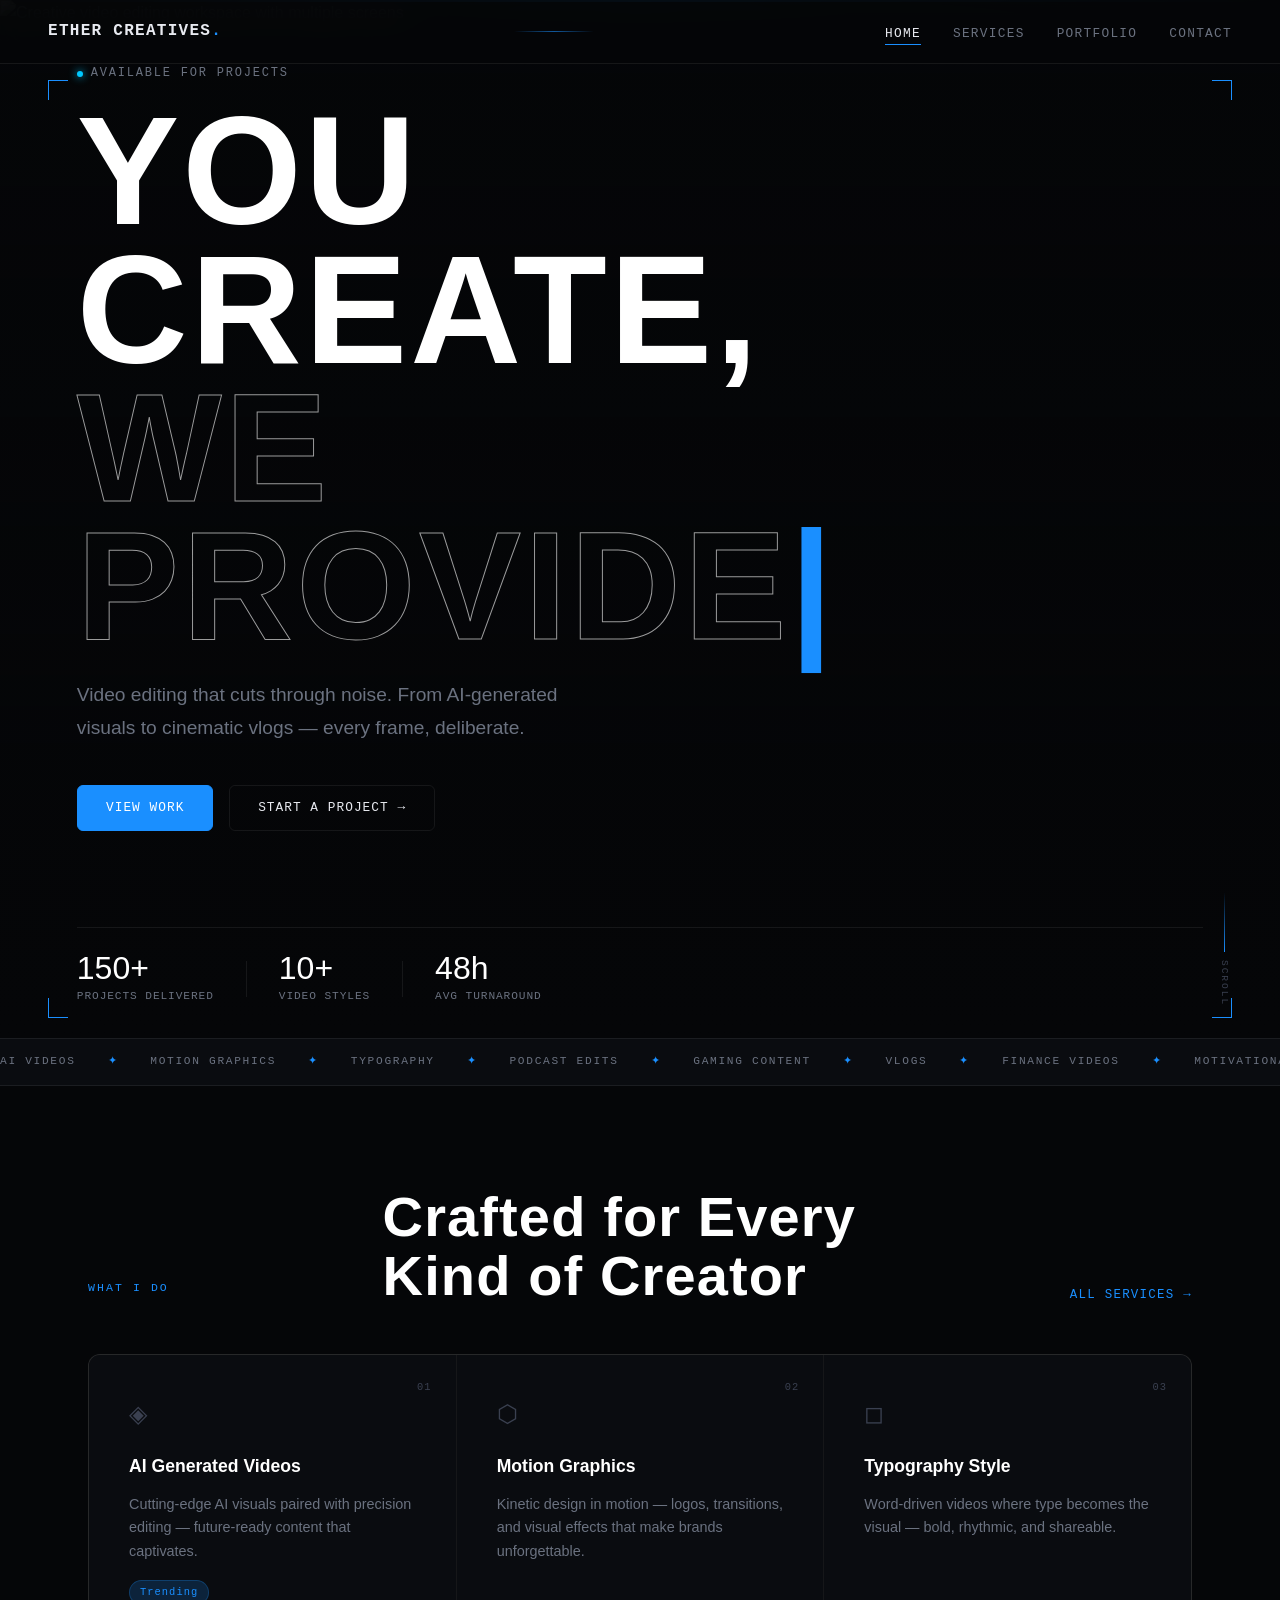
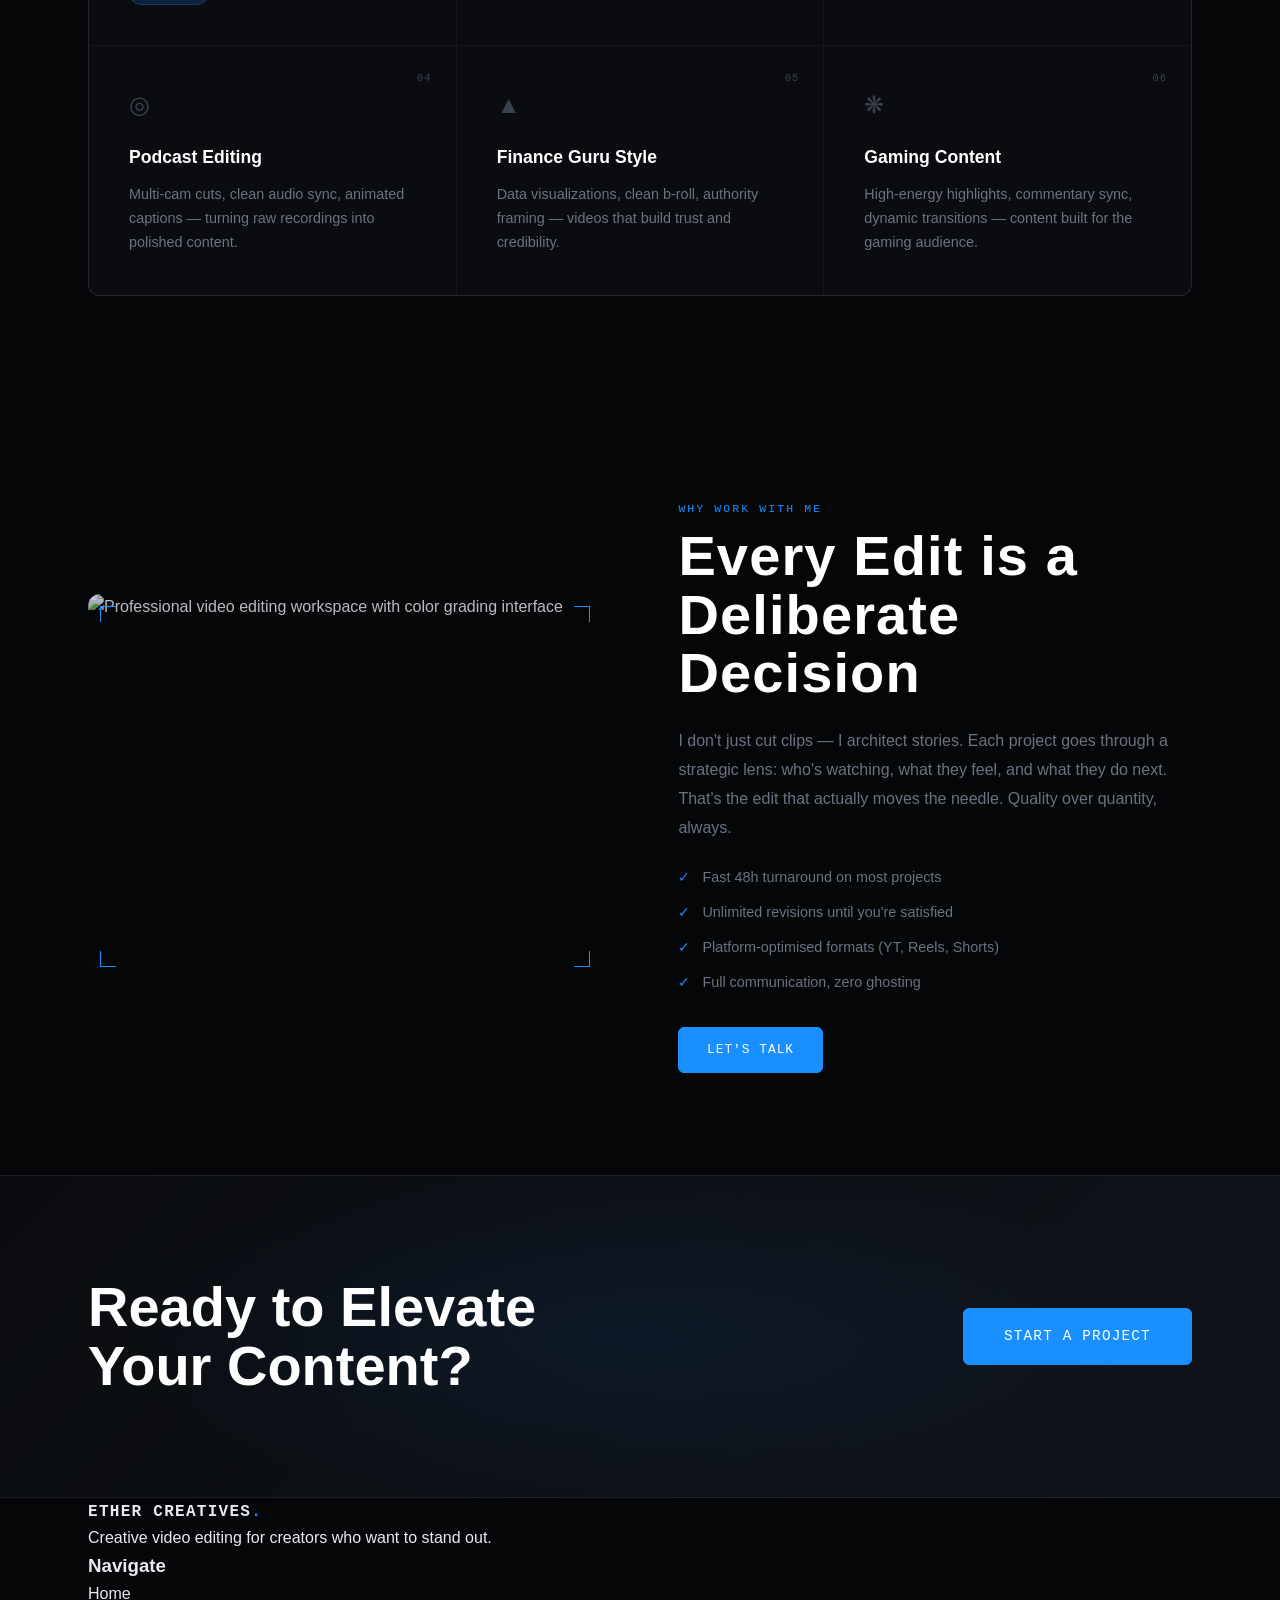
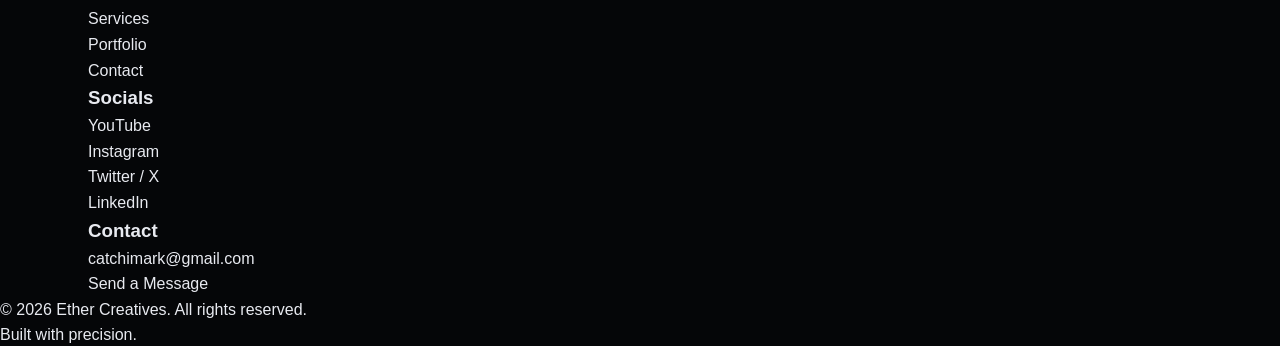
==== index.html @ c1b74e5d "Fix GitHub Pages deployment: rename index-1.html to index.html, style-1.css to style.css, fix naviga" ====
<!DOCTYPE html>
<html lang="en">
<head>
  <meta charset="UTF-8">
  <meta name="viewport" content="width=device-width, initial-scale=1.0">
  <meta http-equiv="X-UA-Compatible" content="ie=edge">
  <meta name="description" content="Professional video editing services for creators. AI-generated visuals, motion graphics, podcast editing, and cinematic vlogs. Fast turnaround, unlimited revisions.">
  <meta name="keywords" content="video editing, motion graphics, podcast editing, AI videos, content creation">
  <meta name="author" content="Ether Creatives">
  <meta http-equiv="X-Frame-Options" content="DENY">
  <meta http-equiv="Content-Security-Policy" content="default-src 'self' https:; img-src 'self' https: data:; frame-src https://www.youtube.com; script-src 'self' 'unsafe-inline' https://fonts.googleapis.com https://fonts.gstatic.com; style-src 'self' 'unsafe-inline' https://fonts.googleapis.com">
  
  <!-- Open Graph Tags -->
  <meta property="og:title" content="Ether Creatives — Professional Video Editing">
  <meta property="og:description" content="Video editing that cuts through noise. From AI-generated visuals to cinematic vlogs — every frame, deliberate.">
  <meta property="og:type" content="website">
  <meta property="og:url" content="https://ethercreatives.com">
  <meta name="theme-color" content="#050608">

  <title>Ether Creatives — Professional Video Editing for Creators</title>
  
  <link rel="preconnect" href="https://fonts.googleapis.com">
  <link rel="preconnect" href="https://fonts.gstatic.com" crossorigin>
  <link rel="preload" as="style" href="https://fonts.googleapis.com/css2?family=Bebas+Neue&family=Inter:wght@300;400;500;600&family=Space+Mono:wght@400;700&display=swap">
  <link href="https://fonts.googleapis.com/css2?family=Bebas+Neue&family=Inter:wght@300;400;500;600&family=Space+Mono:wght@400;700&display=swap" rel="stylesheet">
  <link rel="stylesheet" href="style.css">
</head>
<body>

  <!-- Skip to Main Content Link -->
  <a href="#main-content" class="sr-only">Skip to main content</a>

  <!-- NAV -->
  <nav class="nav" id="nav" aria-label="Primary Navigation">
    <a href="index.html" class="nav-logo">ETHER CREATIVES<span class="accent">.</span></a>
    <div class="nav-center" aria-hidden="true">
      <span class="nav-line"></span>
    </div>
    <button class="hamburger" id="hamburger" aria-label="Toggle menu" aria-expanded="false" aria-controls="navLinks">
      <span aria-hidden="true"></span><span aria-hidden="true"></span><span aria-hidden="true"></span>
    </button>
    <ul class="nav-links" id="navLinks">
      <li><a href="index.html" class="active" aria-current="page">Home</a></li>
      <li><a href="services.html">Services</a></li>
      <li><a href="portfolio.html">Portfolio</a></li>
      <li><a href="contact.html">Contact</a></li>
    </ul>
  </nav>

  <!-- MOBILE MENU OVERLAY -->
  <div class="mobile-overlay" id="mobileOverlay" role="navigation" aria-label="Mobile Navigation">
    <ul>
      <li><a href="index.html" onclick="closeMenu()">Home</a></li>
      <li><a href="services.html" onclick="closeMenu()">Services</a></li>
      <li><a href="portfolio.html" onclick="closeMenu()">Portfolio</a></li>
      <li><a href="contact.html" onclick="closeMenu()">Contact</a></li>
    </ul>
    <div class="mobile-socials">
      <a id="email-mobile" href="mailto:catchimark@gmail.com">Email</a>
      <a href="https://youtube.com/@YourChannelName" target="_blank" rel="noopener noreferrer">YouTube</a>
      <a href="https://instagram.com/YourHandle" target="_blank" rel="noopener noreferrer">Instagram</a>
    </div>
  </div>

  <main id="main-content">
    <!-- HERO -->
    <section class="hero" aria-label="Hero Section">
      <div class="hero-scan" aria-hidden="true"></div>
      <div class="hero-bracket tl" aria-hidden="true"></div>
      <div class="hero-bracket tr" aria-hidden="true"></div>
      <div class="hero-bracket bl" aria-hidden="true"></div>
      <div class="hero-bracket br" aria-hidden="true"></div>

      <div class="hero-bg" aria-hidden="true">
        <img 
          src="https://images.unsplash.com/photo-1518770660439-4636190af475?w=1600&q=80" 
          alt="Creative video editing workspace with multiple screens"
          loading="eager"
          decoding="async"
          fetchpriority="high">
        <div class="hero-overlay"></div>
      </div>

      <div class="hero-content">
        <p class="hero-eyebrow"><span class="dot"></span> Available for Projects</p>
        <h1 class="hero-title">
          <span class="line1">YOU CREATE,</span>
          <span class="line2">WE PROVIDE<span class="cursor-bar" aria-hidden="true">|</span></span>
        </h1>
        <p class="hero-sub">Video editing that cuts through noise. From AI-generated visuals to cinematic vlogs — every frame, deliberate.</p>
        <div class="hero-cta">
          <a href="portfolio.html" class="btn-primary">View Work</a>
          <a href="contact.html" class="btn-ghost">Start a Project →</a>
        </div>
      </div>

      <div class="hero-stats" aria-label="Key Statistics">
        <div class="stat">
          <span class="stat-num">150+</span>
          <span class="stat-label">Projects Delivered</span>
        </div>
        <div class="stat-divider" aria-hidden="true"></div>
        <div class="stat">
          <span class="stat-num">10+</span>
          <span class="stat-label">Video Styles</span>
        </div>
        <div class="stat-divider" aria-hidden="true"></div>
        <div class="stat">
          <span class="stat-num">48h</span>
          <span class="stat-label">Avg Turnaround</span>
        </div>
      </div>

      <div class="scroll-hint" aria-hidden="true">
        <span class="scroll-line"></span>
        <span class="scroll-text">SCROLL</span>
      </div>
    </section>

    <!-- MARQUEE -->
    <div class="marquee-wrap" aria-label="Services Marquee" role="region">
      <div class="marquee-track" aria-hidden="true">
        <span>AI VIDEOS</span><span class="sep">✦</span>
        <span>MOTION GRAPHICS</span><span class="sep">✦</span>
        <span>TYPOGRAPHY</span><span class="sep">✦</span>
        <span>PODCAST EDITS</span><span class="sep">✦</span>
        <span>GAMING CONTENT</span><span class="sep">✦</span>
        <span>VLOGS</span><span class="sep">✦</span>
        <span>FINANCE VIDEOS</span><span class="sep">✦</span>
        <span>MOTIVATIONAL</span><span class="sep">✦</span>
        <span>AI VIDEOS</span><span class="sep">✦</span>
        <span>MOTION GRAPHICS</span><span class="sep">✦</span>
        <span>TYPOGRAPHY</span><span class="sep">✦</span>
        <span>PODCAST EDITS</span><span class="sep">✦</span>
        <span>GAMING CONTENT</span><span class="sep">✦</span>
        <span>VLOGS</span><span class="sep">✦</span>
        <span>FINANCE VIDEOS</span><span class="sep">✦</span>
        <span>MOTIVATIONAL</span><span class="sep">✦</span>
      </div>
    </div>

    <!-- FEATURED SERVICES PREVIEW -->
    <section class="section services-preview" aria-label="Featured Services">
      <div class="container">
        <div class="section-header">
          <p class="section-tag">What I Do</p>
          <h2 class="section-title">Crafted for Every<br>Kind of Creator</h2>
          <a href="services.html" class="section-link">All Services →</a>
        </div>

        <div class="services-grid-home" role="list">
          <div class="service-card" data-index="01" role="listitem">
            <div class="card-icon" aria-hidden="true">◈</div>
            <h3>AI Generated Videos</h3>
            <p>Cutting-edge AI visuals paired with precision editing — future-ready content that captivates.</p>
            <span class="card-tag">Trending</span>
          </div>
          <div class="service-card" data-index="02" role="listitem">
            <div class="card-icon" aria-hidden="true">⬡</div>
            <h3>Motion Graphics</h3>
            <p>Kinetic design in motion — logos, transitions, and visual effects that make brands unforgettable.</p>
          </div>
          <div class="service-card" data-index="03" role="listitem">
            <div class="card-icon" aria-hidden="true">◻</div>
            <h3>Typography Style</h3>
            <p>Word-driven videos where type becomes the visual — bold, rhythmic, and shareable.</p>
          </div>
          <div class="service-card" data-index="04" role="listitem">
            <div class="card-icon" aria-hidden="true">◎</div>
            <h3>Podcast Editing</h3>
            <p>Multi-cam cuts, clean audio sync, animated captions — turning raw recordings into polished content.</p>
          </div>
          <div class="service-card" data-index="05" role="listitem">
            <div class="card-icon" aria-hidden="true">▲</div>
            <h3>Finance Guru Style</h3>
            <p>Data visualizations, clean b-roll, authority framing — videos that build trust and credibility.</p>
          </div>
          <div class="service-card" data-index="06" role="listitem">
            <div class="card-icon" aria-hidden="true">❋</div>
            <h3>Gaming Content</h3>
            <p>High-energy highlights, commentary sync, dynamic transitions — content built for the gaming audience.</p>
          </div>
        </div>
      </div>
    </section>

    <!-- WHY ME -->
    <section class="section why-section" aria-label="Why Choose Ether Creatives">
      <div class="container why-grid">
        <div class="why-visual">
          <div class="why-frame">
            <img 
              src="https://images.unsplash.com/photo-1536240478700-b869ad10a2eb?w=800&q=80" 
              alt="Professional video editing workspace with color grading interface"
              loading="lazy"
              decoding="async">
            <div class="frame-corner tl" aria-hidden="true"></div>
            <div class="frame-corner tr" aria-hidden="true"></div>
            <div class="frame-corner bl" aria-hidden="true"></div>
            <div class="frame-corner br" aria-hidden="true"></div>
          </div>
        </div>
        <div class="why-content">
          <p class="section-tag">Why Work With Me</p>
          <h2 class="section-title">Every Edit is a<br>Deliberate Decision</h2>
          <p class="why-body">I don't just cut clips — I architect stories. Each project goes through a strategic lens: who's watching, what they feel, and what they do next. That's the edit that actually moves the needle. Quality over quantity, always.</p>
          <ul class="why-list">
            <li><span class="check">✓</span> Fast 48h turnaround on most projects</li>
            <li><span class="check">✓</span> Unlimited revisions until you're satisfied</li>
            <li><span class="check">✓</span> Platform-optimised formats (YT, Reels, Shorts)</li>
            <li><span class="check">✓</span> Full communication, zero ghosting</li>
          </ul>
          <a href="contact.html" class="btn-primary">Let's Talk</a>
        </div>
      </div>
    </section>

    <!-- CTA BAND -->
    <section class="cta-band" aria-label="Call to Action">
      <div class="cta-band-bg" aria-hidden="true"></div>
      <div class="container cta-band-inner">
        <h2>Ready to Elevate<br>Your Content?</h2>
        <a href="contact.html" class="btn-primary btn-large">Start a Project</a>
      </div>
    </section>
  </main>

  <!-- FOOTER -->
  <footer class="footer" aria-label="Site Footer">
    <div class="container footer-inner">
      <div class="footer-brand">
        <span class="nav-logo">ETHER CREATIVES<span class="accent">.</span></span>
        <p>Creative video editing for creators who want to stand out.</p>
      </div>
      <div class="footer-links">
        <div class="footer-col">
          <h3>Navigate</h3>
          <ul>
            <li><a href="index.html">Home</a></li>
            <li><a href="services.html">Services</a></li>
            <li><a href="portfolio.html">Portfolio</a></li>
            <li><a href="contact.html">Contact</a></li>
          </ul>
        </div>
        <div class="footer-col">
          <h3>Socials</h3>
          <ul>
            <li><a href="https://youtube.com/@YourChannelName" target="_blank" rel="noopener noreferrer">YouTube</a></li>
            <li><a href="https://instagram.com/YourHandle" target="_blank" rel="noopener noreferrer">Instagram</a></li>
            <li><a href="https://twitter.com/YourHandle" target="_blank" rel="noopener noreferrer">Twitter / X</a></li>
            <li><a href="https://linkedin.com/in/YourProfile" target="_blank" rel="noopener noreferrer">LinkedIn</a></li>
          </ul>
        </div>
        <div class="footer-col">
          <h3>Contact</h3>
          <ul>
            <li><a id="email-footer" href="mailto:catchimark@gmail.com">catchimark@gmail.com</a></li>
            <li><a href="contact.html">Send a Message</a></li>
          </ul>
        </div>
      </div>
    </div>
    <div class="footer-bottom">
      <p>© 2026 Ether Creatives. All rights reserved.</p>
      <p class="footer-tag">Built with precision.</p>
    </div>
  </footer>

  <style>
    /* Screen reader only text */
    .sr-only {
      position: absolute;
      width: 1px;
      height: 1px;
      padding: 0;
      margin: -1px;
      overflow: hidden;
      clip: rect(0, 0, 0, 0);
      white-space: nowrap;
      border-width: 0;
    }

    .sr-only:focus {
      position: static;
      width: auto;
      height: auto;
      overflow: visible;
      clip: auto;
      white-space: normal;
    }
  </style>

  <script src="main.js"></script>
  <script>
    // Email protection — dynamically set
    document.addEventListener('DOMContentLoaded', function() {
      const user = "catchimark";
      const domain = "gmail.com";
      const emailHref = "mailto:" + user + "@" + domain;
      const emailText = user + "@" + domain;

      const emailFooter = document.getElementById("email-footer");
      if (emailFooter) {
        emailFooter.href = emailHref;
        emailFooter.textContent = emailText;
      }

      const mobileEmail = document.getElementById("email-mobile");
      if (mobileEmail) {
        mobileEmail.href = emailHref;
      }
    });
  </script>
</body>
</html>
---- style.css ----
/* ===========================
   AETHER EDITING — STYLE.CSS (IMPROVED)
   Dark Cinematic Portfolio
   =========================== */

/* ===================== DESIGN TOKENS ===================== */
:root {
  /* Color Palette */
  --bg: #050608;
  --surface: #0a0c10;
  --surface2: #10131a;
  --border: rgba(255,255,255,0.07);
  --accent: #1a8fff;
  --accent2: #00c8ff;
  --accent-glow: rgba(26,143,255,0.18);
  --accent-rgba-light: rgba(26,143,255,0.3);
  --accent-rgba-lighter: rgba(26,143,255,0.25);
  --text: #e8eaf0;
  --text-muted: #6b7280;
  --text-dim: #3a4050;
  --white: #ffffff;
  --success: #22c55e;
  --success-glow: rgba(34,197,94,0.2);

  /* Typography */
  --font-display: 'Bebas Neue', sans-serif;
  --font-body: 'Inter', sans-serif;
  --font-mono: 'Space Mono', monospace;

  /* Spacing Scale */
  --space-xs: 0.5rem;
  --space-sm: 1rem;
  --space-md: 1.5rem;
  --space-lg: 2rem;
  --space-xl: 2.5rem;

  /* Radii */
  --radius: 6px;
  --radius-lg: 12px;
  --radius-full: 20px;

  /* Shadows */
  --shadow-sm: 0 2px 8px rgba(0,0,0,0.2);
  --shadow-md: 0 4px 16px rgba(0,0,0,0.3);
  --shadow-lg: 0 8px 24px rgba(0,0,0,0.4);
  --shadow-accent: 0 0 20px rgba(0,200,255,0.3);

  /* Animation */
  --transition: 0.3s cubic-bezier(0.4,0,0.2,1);
  --duration-short: 0.2s;
  --duration-standard: 0.3s;
  --duration-long: 0.6s;

  /* Z-index Scale */
  --z-base: 1;
  --z-dropdown: 10;
  --z-sticky: 100;
  --z-modal: 999;
  --z-nav: 1000;
  --z-hamburger: 1100;
}

/* ===================== ACCESSIBILITY ===================== */
@media (prefers-reduced-motion: reduce) {
  *,
  *::before,
  *::after {
    animation-duration: 0.01ms !important;
    animation-iteration-count: 1 !important;
    transition-duration: 0.01ms !important;
    scroll-behavior: auto !important;
  }
}

/* ===================== RESET ===================== */
*,
*::before,
*::after {
  box-sizing: border-box;
  margin: 0;
  padding: 0;
}

html {
  scroll-behavior: smooth;
}

body {
  background: var(--bg);
  color: var(--text);
  font-family: var(--font-body);
  font-size: 16px;
  line-height: 1.6;
  overflow-x: hidden;
  -webkit-font-smoothing: antialiased;
  -moz-osx-font-smoothing: grayscale;
}

img {
  display: block;
  width: 100%;
  height: 100%;
  object-fit: cover;
}

a {
  color: inherit;
  text-decoration: none;
}

ul {
  list-style: none;
}

/* Form Inputs - Unified Styling */
select,
input,
textarea {
  font-family: var(--font-body);
  color: var(--text);
  background: var(--surface2);
  border: 1px solid var(--border);
  border-radius: var(--radius);
  padding: 12px 16px;
  width: 100%;
  font-size: 0.95rem;
  outline: none;
  transition: border-color var(--transition), box-shadow var(--transition);
  appearance: none;
  -webkit-appearance: none;
}

select:focus,
input:focus,
textarea:focus {
  border-color: var(--accent);
  box-shadow: 0 0 0 3px var(--accent-glow);
}

select:focus-visible,
input:focus-visible,
textarea:focus-visible {
  outline: 2px solid var(--accent);
  outline-offset: 2px;
}

select option {
  background: var(--surface2);
}

textarea {
  resize: vertical;
  min-height: 120px;
  font-family: var(--font-body);
}

button {
  cursor: pointer;
  border: none;
  background: none;
  font-family: var(--font-body);
}

/* Scrollbar */
::-webkit-scrollbar {
  width: 8px;
}

::-webkit-scrollbar-track {
  background: var(--bg);
}

::-webkit-scrollbar-thumb {
  background: var(--accent);
  border-radius: 4px;
}

::-webkit-scrollbar-thumb:hover {
  background: var(--accent2);
}

/* ===================== UTILITY CLASSES ===================== */
.truncate {
  overflow: hidden;
  text-overflow: ellipsis;
  white-space: nowrap;
}

.line-clamp-2 {
  display: -webkit-box;
  -webkit-line-clamp: 2;
  -webkit-box-orient: vertical;
  overflow: hidden;
}

.line-clamp-3 {
  display: -webkit-box;
  -webkit-line-clamp: 3;
  -webkit-box-orient: vertical;
  overflow: hidden;
}

/* ===================== NAVIGATION ===================== */
.nav {
  position: fixed;
  top: 0;
  left: 0;
  right: 0;
  z-index: var(--z-nav);
  display: flex;
  align-items: center;
  padding: 0 clamp(1rem, 4vw, 3rem);
  height: 64px;
  background: rgba(5, 6, 8, 0.85);
  backdrop-filter: blur(16px);
  border-bottom: 1px solid var(--border);
  transition: background var(--transition);
}

.nav.scrolled {
  background: rgba(5, 6, 8, 0.97);
}

.nav-logo {
  font-family: var(--font-mono);
  font-size: 1rem;
  font-weight: 700;
  letter-spacing: 0.08em;
  white-space: nowrap;
}

.nav-logo .accent {
  color: var(--accent);
}

.nav-center {
  flex: 1;
  display: flex;
  align-items: center;
  justify-content: center;
  padding: 0 2rem;
}

.nav-line {
  display: block;
  width: 80px;
  height: 1px;
  background: linear-gradient(90deg, transparent, var(--accent), transparent);
  opacity: 0.6;
  will-change: opacity;
}

.nav-links {
  display: flex;
  gap: 2rem;
  align-items: center;
}

.nav-links a {
  font-size: 0.8rem;
  font-family: var(--font-mono);
  letter-spacing: 0.1em;
  text-transform: uppercase;
  color: var(--text-muted);
  transition: color var(--transition);
  position: relative;
}

.nav-links a::after {
  content: '';
  position: absolute;
  bottom: -4px;
  left: 0;
  right: 0;
  height: 1px;
  background: var(--accent);
  transform: scaleX(0);
  transition: transform var(--transition);
  transform-origin: left;
  will-change: transform;
}

.nav-links a:hover,
.nav-links a.active {
  color: var(--text);
}

.nav-links a.active::after,
.nav-links a:hover::after {
  transform: scaleX(1);
}

.nav-links a:focus-visible {
  outline: 2px solid var(--accent);
  outline-offset: 4px;
}

/* Hamburger Menu */
.hamburger {
  display: none;
  flex-direction: column;
  gap: 5px;
  padding: 4px;
  z-index: var(--z-hamburger);
}

.hamburger span {
  display: block;
  width: 22px;
  height: 1.5px;
  background: var(--text);
  transition: all var(--transition);
  will-change: transform;
}

.hamburger.open span:nth-child(1) {
  transform: rotate(45deg) translate(4.5px, 4.5px);
}

.hamburger.open span:nth-child(2) {
  opacity: 0;
}

.hamburger.open span:nth-child(3) {
  transform: rotate(-45deg) translate(4.5px, -4.5px);
}

/* Mobile Overlay */
.mobile-overlay {
  position: fixed;
  inset: 0;
  background: rgba(5, 6, 8, 0.98);
  backdrop-filter: blur(20px);
  z-index: var(--z-modal);
  display: flex;
  flex-direction: column;
  align-items: center;
  justify-content: center;
  gap: 2rem;
  opacity: 0;
  pointer-events: none;
  transition: opacity var(--transition);
}

.mobile-overlay.open {
  opacity: 1;
  pointer-events: all;
}

.mobile-overlay ul {
  display: flex;
  flex-direction: column;
  gap: 1.5rem;
  text-align: center;
}

.mobile-overlay ul a {
  font-family: var(--font-display);
  font-size: 2.5rem;
  letter-spacing: 0.05em;
  color: var(--text-muted);
  transition: color var(--transition);
}

.mobile-overlay ul a:hover {
  color: var(--accent);
}

.mobile-overlay ul a:focus-visible {
  outline: 2px solid var(--accent);
  outline-offset: 8px;
}

.mobile-socials {
  display: flex;
  gap: 2rem;
  font-size: 0.85rem;
  font-family: var(--font-mono);
  color: var(--text-muted);
}

.mobile-socials a:hover {
  color: var(--accent);
}

.mobile-socials a:focus-visible {
  outline: 2px solid var(--accent);
  outline-offset: 4px;
}

/* ===================== HERO SECTION ===================== */
.hero {
  position: relative;
  min-height: 100vh;
  display: flex;
  flex-direction: column;
  justify-content: flex-end;
  padding: 0 clamp(1rem, 6vw, 5rem);
  padding-top: 64px;
  overflow: hidden;
}

.hero-bg {
  position: absolute;
  inset: 0;
  z-index: 0;
}

.hero-bg img {
  object-position: center top;
  filter: brightness(0.3) saturate(0.5);
  will-change: filter;
}

.hero-overlay {
  position: absolute;
  inset: 0;
  background: linear-gradient(
    180deg,
    rgba(5, 6, 8, 0.2) 0%,
    rgba(5, 6, 8, 0.5) 40%,
    rgba(5, 6, 8, 0.92) 75%,
    var(--bg) 100%
  );
}

/* Scan Line Animation */
.hero-scan {
  position: absolute;
  top: 0;
  left: 0;
  right: 0;
  height: 2px;
  background: linear-gradient(
    90deg,
    transparent 0%,
    var(--accent) 50%,
    transparent 100%
  );
  opacity: 0.7;
  z-index: 2;
  animation: scanDown 6s ease-in-out infinite;
  will-change: top, opacity;
}

@keyframes scanDown {
  0% {
    top: 64px;
    opacity: 0.7;
  }
  90% {
    top: 100%;
    opacity: 0.2;
  }
  100% {
    top: 100%;
    opacity: 0;
  }
}

/* Brackets */
.hero-bracket,
.frame-corner,
.form-bracket {
  position: absolute;
  width: 20px;
  height: 20px;
  z-index: 3;
}

.hero-bracket.tl {
  top: 80px;
  left: clamp(1rem, 4vw, 3rem);
  border-top: 1.5px solid var(--accent);
  border-left: 1.5px solid var(--accent);
}

.hero-bracket.tr {
  top: 80px;
  right: clamp(1rem, 4vw, 3rem);
  border-top: 1.5px solid var(--accent);
  border-right: 1.5px solid var(--accent);
}

.hero-bracket.bl {
  bottom: 20px;
  left: clamp(1rem, 4vw, 3rem);
  border-bottom: 1.5px solid var(--accent);
  border-left: 1.5px solid var(--accent);
}

.hero-bracket.br {
  bottom: 20px;
  right: clamp(1rem, 4vw, 3rem);
  border-bottom: 1.5px solid var(--accent);
  border-right: 1.5px solid var(--accent);
}

.hero-content {
  position: relative;
  z-index: 4;
  padding-bottom: 6rem;
  max-width: 860px;
}

.hero-eyebrow {
  display: flex;
  align-items: center;
  gap: 8px;
  font-family: var(--font-mono);
  font-size: 0.75rem;
  letter-spacing: 0.15em;
  color: var(--text-muted);
  text-transform: uppercase;
  margin-bottom: 1.2rem;
  animation: fadeUp 0.8s ease both 0.2s;
}

.dot {
  width: 6px;
  height: 6px;
  border-radius: 50%;
  background: var(--accent2);
  box-shadow: 0 0 8px var(--accent2);
  animation: pulse 2s ease infinite;
  will-change: opacity;
}

@keyframes pulse {
  0%,
  100% {
    opacity: 1;
  }
  50% {
    opacity: 0.4;
  }
}

.hero-title {
  font-family: var(--font-display);
  font-size: clamp(2.5rem, 12vw, 10rem);
  line-height: 0.9;
  letter-spacing: 0.02em;
  color: var(--white);
  margin-bottom: 1.5rem;
}

.hero-title .line1 {
  display: block;
  animation: fadeUp 0.8s ease both 0.3s;
}

.hero-title .line2 {
  display: block;
  color: transparent;
  -webkit-text-stroke: 1px rgba(255, 255, 255, 0.6);
  animation: fadeUp 0.8s ease both 0.45s;
}

.cursor-bar {
  color: var(--accent);
  -webkit-text-stroke: 0;
  animation: blink 1s step-end infinite;
  will-change: opacity;
}

@keyframes blink {
  0%,
  100% {
    opacity: 1;
  }
  50% {
    opacity: 0;
  }
}

@keyframes fadeUp {
  from {
    opacity: 0;
    transform: translateY(20px);
  }
  to {
    opacity: 1;
    transform: translateY(0);
  }
}

.hero-sub {
  font-size: clamp(1rem, 2vw, 1.2rem);
  color: var(--text-muted);
  max-width: 500px;
  margin-bottom: 2.5rem;
  line-height: 1.7;
  animation: fadeUp 0.8s ease both 0.6s;
}

.hero-cta {
  display: flex;
  gap: 1rem;
  flex-wrap: wrap;
  animation: fadeUp 0.8s ease both 0.75s;
}

/* Hero Stats */
.hero-stats {
  position: relative;
  z-index: 4;
  display: flex;
  align-items: center;
  gap: 2rem;
  padding: 1.5rem 0 2rem;
  border-top: 1px solid var(--border);
  animation: fadeUp 0.8s ease both 0.9s;
  flex-wrap: wrap;
}

.stat {
  display: flex;
  flex-direction: column;
}

.stat-num {
  font-family: var(--font-display);
  font-size: 2rem;
  color: var(--white);
  line-height: 1;
}

.stat-label {
  font-size: 0.7rem;
  font-family: var(--font-mono);
  color: var(--text-muted);
  letter-spacing: 0.08em;
  text-transform: uppercase;
  margin-top: 4px;
}

.stat-divider {
  width: 1px;
  height: 36px;
  background: var(--border);
}

/* Scroll Hint */
.scroll-hint {
  position: absolute;
  bottom: 2rem;
  right: clamp(1rem, 4vw, 3rem);
  z-index: 4;
  display: flex;
  flex-direction: column;
  align-items: center;
  gap: 8px;
  animation: fadeUp 0.8s ease both 1s;
}

.scroll-line {
  display: block;
  width: 1px;
  height: 60px;
  background: linear-gradient(180deg, transparent, var(--accent));
  animation: scrollLine 2s ease infinite;
  will-change: transform;
}

@keyframes scrollLine {
  0% {
    transform: scaleY(0);
    transform-origin: top;
  }
  50% {
    transform: scaleY(1);
    transform-origin: top;
  }
  51% {
    transform: scaleY(1);
    transform-origin: bottom;
  }
  100% {
    transform: scaleY(0);
    transform-origin: bottom;
  }
}

.scroll-text {
  font-family: var(--font-mono);
  font-size: 0.6rem;
  letter-spacing: 0.2em;
  color: var(--text-dim);
  writing-mode: vertical-rl;
}

/* ===================== MARQUEE ===================== */
.marquee-wrap {
  overflow: hidden;
  background: var(--surface);
  border-top: 1px solid var(--border);
  border-bottom: 1px solid var(--border);
  padding: 14px 0;
}

.marquee-track {
  display: flex;
  gap: 2rem;
  width: max-content;
  animation: marquee 25s linear infinite;
  white-space: nowrap;
  will-change: transform;
}

.marquee-track span {
  font-family: var(--font-mono);
  font-size: 0.7rem;
  letter-spacing: 0.15em;
  color: var(--text-muted);
  text-transform: uppercase;
}

.marquee-track .sep {
  color: var(--accent);
}

@keyframes marquee {
  from {
    transform: translateX(0);
  }
  to {
    transform: translateX(-50%);
  }
}

/* ===================== BUTTONS ===================== */
/* Base Button Card */
.card-base {
  background: var(--surface);
  border: 1px solid var(--border);
  border-radius: var(--radius-lg);
  padding: 2.5rem;
  transition: all var(--transition);
}

/* Primary Button */
.btn-primary {
  display: inline-flex;
  align-items: center;
  gap: 8px;
  padding: 12px 28px;
  background: var(--accent);
  color: var(--white);
  font-family: var(--font-mono);
  font-size: 0.8rem;
  letter-spacing: 0.08em;
  text-transform: uppercase;
  border-radius: var(--radius);
  transition: all var(--transition);
  border: 1px solid var(--accent);
  will-change: transform;
}

.btn-primary:hover {
  background: var(--accent2);
  border-color: var(--accent2);
  box-shadow: var(--shadow-accent);
  transform: translateY(-2px);
}

.btn-primary:focus-visible {
  outline: 2px solid var(--accent2);
  outline-offset: 2px;
}

.btn-primary:active {
  transform: translateY(0);
}

/* Ghost Button */
.btn-ghost {
  display: inline-flex;
  align-items: center;
  padding: 12px 28px;
  background: transparent;
  color: var(--text);
  font-family: var(--font-mono);
  font-size: 0.8rem;
  letter-spacing: 0.08em;
  text-transform: uppercase;
  border-radius: var(--radius);
  border: 1px solid var(--border);
  transition: all var(--transition);
}

.btn-ghost:hover {
  border-color: var(--accent);
  color: var(--accent);
  box-shadow: 0 0 12px rgba(26, 143, 255, 0.2);
}

.btn-ghost:focus-visible {
  outline: 2px solid var(--accent);
  outline-offset: 2px;
}

/* Button Modifiers */
.btn-large {
  padding: 16px 40px;
  font-size: 0.9rem;
}

.btn-full {
  width: 100%;
  justify-content: center;
}

/* ===================== LAYOUT ===================== */
.container {
  width: min(1200px, 100%);
  margin: 0 auto;
  padding: 0 clamp(1rem, 5vw, 3rem);
}

.section {
  padding: clamp(4rem, 8vw, 8rem) 0;
}

.section-header {
  display: flex;
  flex-wrap: wrap;
  align-items: flex-end;
  justify-content: space-between;
  gap: 1rem;
  margin-bottom: 3rem;
}

.section-header.centered {
  flex-direction: column;
  align-items: center;
  text-align: center;
}

.section-tag {
  font-family: var(--font-mono);
  font-size: 0.72rem;
  letter-spacing: 0.18em;
  text-transform: uppercase;
  color: var(--accent);
  margin-bottom: 0.5rem;
  display: block;
}

.section-title {
  font-family: var(--font-display);
  font-size: clamp(2rem, 5vw, 3.5rem);
  letter-spacing: 0.02em;
  color: var(--white);
  line-height: 1.05;
}

.section-link {
  font-family: var(--font-mono);
  font-size: 0.78rem;
  letter-spacing: 0.1em;
  color: var(--accent);
  text-transform: uppercase;
  transition: opacity var(--transition);
}

.section-link:hover {
  opacity: 0.7;
}

.section-link:focus-visible {
  outline: 2px solid var(--accent);
  outline-offset: 4px;
}

/* ===================== SERVICE CARDS (HOME) ===================== */
.services-grid-home {
  display: grid;
  grid-template-columns: repeat(auto-fill, minmax(300px, 1fr));
  gap: 1px;
  background: var(--border);
  border: 1px solid var(--border);
  border-radius: var(--radius-lg);
  overflow: hidden;
}

.service-card {
  background: var(--surface);
  padding: 2.5rem;
  position: relative;
  transition: background var(--transition), transform var(--transition);
  overflow: hidden;
}

.service-card::before {
  content: attr(data-index);
  position: absolute;
  top: 1.5rem;
  right: 1.5rem;
  font-family: var(--font-mono);
  font-size: 0.65rem;
  color: var(--text-dim);
  letter-spacing: 0.1em;
}

.service-card:hover {
  background: var(--surface2);
  transform: translateY(-2px);
}

.service-card:hover .card-icon {
  color: var(--accent);
}

.card-icon {
  font-size: 1.5rem;
  color: var(--text-dim);
  margin-bottom: 1.2rem;
  transition: color var(--transition);
}

.service-card h3 {
  font-size: 1.1rem;
  font-weight: 600;
  color: var(--white);
  margin-bottom: 0.75rem;
}

.service-card p {
  font-size: 0.9rem;
  color: var(--text-muted);
  line-height: 1.65;
}

.card-tag {
  display: inline-block;
  margin-top: 1rem;
  padding: 3px 10px;
  background: var(--accent-glow);
  color: var(--accent);
  font-family: var(--font-mono);
  font-size: 0.65rem;
  letter-spacing: 0.1em;
  border-radius: var(--radius-full);
  border: 1px solid var(--accent-rgba-lighter);
}

/* ===================== WHY SECTION ===================== */
.why-grid {
  display: grid;
  grid-template-columns: 1fr 1fr;
  gap: clamp(2rem, 6vw, 5rem);
  align-items: center;
}

.why-visual {
  position: relative;
}

.why-frame {
  position: relative;
  border-radius: var(--radius-lg);
  overflow: hidden;
  aspect-ratio: 4/3;
}

.why-frame img {
  object-fit: cover;
  filter: brightness(0.8) saturate(0.7);
  will-change: transform;
}

.why-frame:hover img {
  transform: scale(1.02);
}

.frame-corner {
  position: absolute;
  width: 16px;
  height: 16px;
  z-index: 2;
}

.frame-corner.tl {
  top: 12px;
  left: 12px;
  border-top: 1.5px solid var(--accent);
  border-left: 1.5px solid var(--accent);
}

.frame-corner.tr {
  top: 12px;
  right: 12px;
  border-top: 1.5px solid var(--accent);
  border-right: 1.5px solid var(--accent);
}

.frame-corner.bl {
  bottom: 12px;
  left: 12px;
  border-bottom: 1.5px solid var(--accent);
  border-left: 1.5px solid var(--accent);
}

.frame-corner.br {
  bottom: 12px;
  right: 12px;
  border-bottom: 1.5px solid var(--accent);
  border-right: 1.5px solid var(--accent);
}

.why-body {
  color: var(--text-muted);
  line-height: 1.8;
  margin: 1.5rem 0;
}

.why-list {
  display: flex;
  flex-direction: column;
  gap: 0.75rem;
  margin-bottom: 2rem;
}

.why-list li {
  display: flex;
  align-items: center;
  gap: 12px;
  font-size: 0.9rem;
  color: var(--text-muted);
}

.check {
  color: var(--accent);
  font-size: 0.85rem;
  flex-shrink: 0;
}

/* ===================== CTA BAND ===================== */
.cta-band {
  position: relative;
  padding: clamp(4rem, 8vw, 7rem) 0;
  overflow: hidden;
}

.cta-band-bg {
  position: absolute;
  inset: 0;
  background: linear-gradient(135deg, var(--surface) 0%, var(--surface2) 100%);
  border-top: 1px solid var(--border);
  border-bottom: 1px solid var(--border);
}

.cta-band-bg::before {
  content: '';
  position: absolute;
  inset: 0;
  background: radial-gradient(
    ellipse 60% 80% at 50% 50%,
    rgba(26, 143, 255, 0.08) 0%,
    transparent 70%
  );
}

.cta-band-inner {
  position: relative;
  z-index: 1;
  display: flex;
  align-items: center;
  justify-content: space-between;
  gap: 2rem;
  flex-wrap: wrap;
}

.cta-band-inner h2 {
  font-family: var(--font-display);
  font-size: clamp(2rem, 5vw, 3.5rem);
  color: var(--white);
  line-height: 1.05;
}

/* ===================== PAGE HERO ===================== */
.page-hero {
  position: relative;
  padding: clamp(8rem, 14vw, 12rem) 0 clamp(4rem, 6vw, 5rem);
  overflow: hidden;
}

.page-hero-bg {
  position: absolute;
  inset: 0;
  background: var(--bg);
}

.page-hero-grid {
  position: absolute;
  inset: 0;
  background-image: linear-gradient(var(--border) 1px, transparent 1px),
    linear-gradient(90deg, var(--border) 1px, transparent 1px);
  background-size: 60px 60px;
  mask-image: radial-gradient(
    ellipse 80% 80% at 50% 50%,
    black 30%,
    transparent 100%
  );
}

.page-hero-content {
  position: relative;
  z-index: 1;
}

.page-title {
  font-family: var(--font-display);
  font-size: clamp(3rem, 8vw, 6rem);
  color: var(--white);
  line-height: 1;
  letter-spacing: 0.02em;
  margin: 0.75rem 0 1rem;
}

.page-sub {
  font-size: clamp(1rem, 2vw, 1.15rem);
  color: var(--text-muted);
  max-width: 480px;
  line-height: 1.7;
}

/* ===================== SERVICES FULL ===================== */
.services-full-grid {
  display: grid;
  grid-template-columns: repeat(auto-fill, minmax(320px, 1fr));
  gap: 1.5rem;
}

.service-full-card {
  background: var(--surface);
  border: 1px solid var(--border);
  border-radius: var(--radius-lg);
  padding: 2.5rem;
  display: flex;
  flex-direction: column;
  gap: 0;
  transition: border-color var(--transition), transform var(--transition);
  position: relative;
  overflow: hidden;
}

.service-full-card::after {
  content: '';
  position: absolute;
  bottom: 0;
  left: 0;
  right: 0;
  height: 2px;
  background: linear-gradient(90deg, var(--accent), var(--accent2));
  transform: scaleX(0);
  transform-origin: left;
  transition: transform var(--transition);
  will-change: transform;
}

.service-full-card:hover {
  border-color: var(--accent-rgba-light);
  transform: translateY(-3px);
  box-shadow: var(--shadow-sm);
}

.service-full-card:hover::after {
  transform: scaleX(1);
}

.sfc-custom {
  border-color: rgba(26, 143, 255, 0.2);
  background: var(--surface2);
}

.sfc-top {
  display: flex;
  align-items: center;
  justify-content: space-between;
  margin-bottom: 1.2rem;
}

.sfc-icon {
  font-size: 1.3rem;
  color: var(--accent);
}

.sfc-badge {
  font-family: var(--font-mono);
  font-size: 0.62rem;
  letter-spacing: 0.1em;
  color: var(--accent);
  background: var(--accent-glow);
  border: 1px solid var(--accent-rgba-lighter);
  padding: 3px 8px;
  border-radius: var(--radius-full);
  text-transform: uppercase;
}

.service-full-card h3 {
  font-size: 1.2rem;
  font-weight: 600;
  color: var(--white);
  margin-bottom: 0.75rem;
}

.service-full-card p {
  font-size: 0.9rem;
  color: var(--text-muted);
  line-height: 1.7;
  margin-bottom: 1.2rem;
  flex: 1;
}

.sfc-list {
  display: flex;
  flex-direction: column;
  gap: 6px;
  margin-bottom: 1.5rem;
}

.sfc-list li {
  font-size: 0.82rem;
  color: var(--text-muted);
  padding-left: 1rem;
  position: relative;
}

.sfc-list li::before {
  content: '–';
  position: absolute;
  left: 0;
  color: var(--accent);
}

.sfc-btn {
  margin-top: auto;
  align-self: flex-start;
}

/* ===================== PROCESS ===================== */
.process-section {
  background: var(--surface);
  border-top: 1px solid var(--border);
}

.process-steps {
  display: flex;
  align-items: flex-start;
  gap: 1rem;
  flex-wrap: wrap;
  margin-top: 3rem;
}

.process-step {
  flex: 1;
  min-width: 160px;
  padding: 2rem;
  background: var(--surface2);
  border: 1px solid var(--border);
  border-radius: var(--radius-lg);
  transition: all var(--transition);
}

.process-step:hover {
  border-color: var(--accent-rgba-light);
  transform: translateY(-2px);
  background: var(--surface);
}

.step-num {
  font-family: var(--font-display);
  font-size: 2.5rem;
  color: var(--accent);
  opacity: 0.4;
  line-height: 1;
  margin-bottom: 1rem;
}

.process-step h4 {
  font-size: 1rem;
  font-weight: 600;
  color: var(--white);
  margin-bottom: 0.5rem;
}

.process-step p {
  font-size: 0.85rem;
  color: var(--text-muted);
  line-height: 1.6;
}

.process-arrow {
  font-size: 1.2rem;
  color: var(--text-dim);
  padding-top: 2.5rem;
  flex-shrink: 0;
}

/* ===================== FILTER BAR ===================== */
.filter-bar-wrap {
  background: var(--surface);
  border-bottom: 1px solid var(--border);
  position: sticky;
  top: 64px;
  z-index: var(--z-sticky);
}

.filter-bar {
  display: flex;
  gap: 0.5rem;
  padding: 1rem clamp(1rem, 5vw, 3rem);
  overflow-x: auto;
  scrollbar-width: none;
}

.filter-bar::-webkit-scrollbar {
  display: none;
}

.filter-btn {
  padding: 6px 16px;
  border-radius: var(--radius-full);
  font-family: var(--font-mono);
  font-size: 0.7rem;
  letter-spacing: 0.1em;
  text-transform: uppercase;
  color: var(--text-muted);
  background: transparent;
  border: 1px solid var(--border);
  white-space: nowrap;
  transition: all var(--transition);
  cursor: pointer;
}

.filter-btn:hover,
.filter-btn.active {
  background: var(--accent);
  border-color: var(--accent);
  color: var(--white);
}

.filter-btn:focus-visible {
  outline: 2px solid var(--accent);
  outline-offset: 2px;
}

/* ===================== PORTFOLIO GRID ===================== */
.portfolio-grid {
  display: grid;
  grid-template-columns: repeat(auto-fill, minmax(300px, 1fr));
  gap: 1.5rem;
}

.port-card {
  cursor: pointer;
  transition: transform var(--transition);
}

.port-card:focus-visible {
  outline: 2px solid var(--accent);
  outline-offset: 4px;
  border-radius: var(--radius-lg);
}

.port-thumb {
  position: relative;
  border-radius: var(--radius-lg);
  overflow: hidden;
  aspect-ratio: 16/10;
  background: var(--surface2);
}

.port-thumb img {
  transition: transform 0.5s ease, filter var(--transition);
  filter: brightness(0.8) saturate(0.7);
  will-change: transform, filter;
}

.port-card:hover .port-thumb img {
  transform: scale(1.05);
  filter: brightness(0.5) saturate(0.5);
}

.port-overlay {
  position: absolute;
  inset: 0;
  display: flex;
  flex-direction: column;
  align-items: center;
  justify-content: center;
  opacity: 0;
  transition: opacity var(--transition);
  background: rgba(5, 6, 8, 0.3);
}

.port-card:hover .port-overlay {
  opacity: 1;
}

.play-btn {
  width: 52px;
  height: 52px;
  border-radius: 50%;
  background: var(--accent);
  display: flex;
  align-items: center;
  justify-content: center;
  font-size: 1rem;
  color: var(--white);
  margin-bottom: 1rem;
  box-shadow: var(--shadow-accent);
  transition: transform var(--transition), box-shadow var(--transition);
  will-change: transform;
}

.play-btn:hover {
  transform: scale(1.1);
  box-shadow: 0 0 30px rgba(0, 200, 255, 0.5);
}

.port-info {
  text-align: center;
  padding: 0 1rem;
}

.port-info h4 {
  font-size: 0.95rem;
  font-weight: 600;
  color: var(--white);
}

.port-info span {
  font-size: 0.78rem;
  color: var(--text-muted);
  font-family: var(--font-mono);
}

.port-meta {
  display: flex;
  align-items: center;
  justify-content: space-between;
  padding: 0.75rem 0 0;
}

.port-cat-tag {
  font-family: var(--font-mono);
  font-size: 0.68rem;
  letter-spacing: 0.1em;
  color: var(--accent);
  text-transform: uppercase;
}

.port-duration {
  font-family: var(--font-mono);
  font-size: 0.72rem;
  color: var(--text-dim);
}

.port-card.hidden {
  display: none;
}

/* ===================== TESTIMONIALS ===================== */
.testimonials-section {
  background: var(--surface);
  border-top: 1px solid var(--border);
}

.testimonials-grid {
  display: grid;
  grid-template-columns: repeat(auto-fill, minmax(280px, 1fr));
  gap: 1.5rem;
  margin-top: 3rem;
}

.testi-card {
  background: var(--bg);
  border: 1px solid var(--border);
  border-radius: var(--radius-lg);
  padding: 2rem;
  transition: all var(--transition);
}

.testi-card:hover {
  border-color: var(--accent-rgba-light);
  box-shadow: var(--shadow-sm);
  transform: translateY(-2px);
}

.testi-card:focus-visible {
  outline: 2px solid var(--accent);
  outline-offset: 2px;
}

.testi-stars {
  color: var(--accent);
  font-size: 0.9rem;
  margin-bottom: 1rem;
  letter-spacing: 2px;
}

.testi-card p {
  font-size: 0.9rem;
  color: var(--text-muted);
  line-height: 1.75;
  margin-bottom: 1.5rem;
  font-style: italic;
}

.testi-author {
  display: flex;
  align-items: center;
  gap: 12px;
}

.testi-avatar {
  width: 40px;
  height: 40px;
  border-radius: 50%;
  background: var(--accent-glow);
  border: 1px solid var(--accent);
  display: flex;
  align-items: center;
  justify-content: center;
  font-family: var(--font-mono);
  font-size: 0.7rem;
  color: var(--accent);
  flex-shrink: 0;
}

.testi-author strong {
  display: block;
  font-size: 0.9rem;
  color: var(--white);
}

.testi-author span {
  font-size: 0.75rem;
  color: var(--text-muted);
  font-family: var(--font-mono);
}

/* ===================== CONTACT ===================== */
.contact-section {
  padding-top: 4rem;
}

.contact-grid {
  display: grid;
  grid-template-columns: 1fr 1.4fr;
  gap: clamp(2rem, 6vw, 5rem);
  align-items: start;
}

.ci-block {
  margin-bottom: 2.5rem;
}

.ci-body {
  color: var(--text-muted);
  line-height: 1.8;
  margin-top: 1.5rem;
  font-size: 0.95rem;
}

.ci-contacts {
  display: flex;
  flex-direction: column;
  gap: 1rem;
  margin-bottom: 2rem;
}

.ci-item {
  display: flex;
  align-items: center;
  gap: 1rem;
  padding: 1rem 1.2rem;
  background: var(--surface);
  border: 1px solid var(--border);
  border-radius: var(--radius);
  transition: all var(--transition);
}

.ci-item:hover {
  border-color: var(--accent);
  background: var(--surface2);
  transform: translateX(4px);
}

.ci-item:focus-visible {
  outline: 2px solid var(--accent);
  outline-offset: 2px;
}

.ci-icon {
  width: 36px;
  height: 36px;
  border-radius: 50%;
  background: var(--accent-glow);
  border: 1px solid var(--accent-rgba-lighter);
  display: flex;
  align-items: center;
  justify-content: center;
  color: var(--accent);
  font-size: 0.85rem;
  flex-shrink: 0;
}

.ci-item strong {
  display: block;
  font-size: 0.9rem;
  color: var(--white);
  margin-bottom: 2px;
}

.ci-item span {
  font-size: 0.8rem;
  color: var(--text-muted);
  font-family: var(--font-mono);
}

.ci-availability {
  display: flex;
  align-items: center;
  gap: 10px;
  font-size: 0.8rem;
  font-family: var(--font-mono);
  color: var(--text-muted);
}

.avail-dot {
  width: 8px;
  height: 8px;
  border-radius: 50%;
  background: var(--success);
  box-shadow: 0 0 8px var(--success);
  animation: pulse 2s ease infinite;
  will-change: opacity;
}

/* ===================== FORM ===================== */
.contact-form-wrap {
  position: sticky;
  top: 80px;
  z-index: 10;
}

.contact-form-card {
  background: var(--surface);
  border: 1px solid var(--border);
  border-radius: var(--radius-lg);
  padding: clamp(1.5rem, 4vw, 2.5rem);
  position: relative;
  box-shadow: var(--shadow-md);
}

.form-bracket {
  width: 14px;
  height: 14px;
}

.form-bracket.tl {
  top: 12px;
  left: 12px;
  border-top: 1.5px solid var(--accent);
  border-left: 1.5px solid var(--accent);
}

.form-bracket.tr {
  top: 12px;
  right: 12px;
  border-top: 1.5px solid var(--accent);
  border-right: 1.5px solid var(--accent);
}

.form-bracket.bl {
  bottom: 12px;
  left: 12px;
  border-bottom: 1.5px solid var(--accent);
  border-left: 1.5px solid var(--accent);
}

.form-bracket.br {
  bottom: 12px;
  right: 12px;
  border-bottom: 1.5px solid var(--accent);
  border-right: 1.5px solid var(--accent);
}

.form-title {
  font-size: 1.3rem;
  font-weight: 600;
  color: var(--white);
  margin-bottom: 0.4rem;
}

.form-sub {
  font-size: 0.85rem;
  color: var(--text-muted);
  margin-bottom: 1.5rem;
}

.form-row {
  display: grid;
  grid-template-columns: 1fr 1fr;
  gap: 1rem;
}

.form-group {
  display: flex;
  flex-direction: column;
  gap: 6px;
  margin-bottom: 1rem;
}

label {
  font-size: 0.75rem;
  font-family: var(--font-mono);
  letter-spacing: 0.08em;
  color: var(--text-muted);
  text-transform: uppercase;
  font-weight: 500;
}

/* ===================== RESPONSIVE ===================== */
@media (max-width: 1024px) {
  .why-grid {
    grid-template-columns: 1fr;
  }

  .contact-grid {
    grid-template-columns: 1fr;
  }

  .form-row {
    grid-template-columns: 1fr;
  }
}

@media (max-width: 768px) {
  .hero-title {
    font-size: clamp(2rem, 10vw, 6rem);
  }

  .nav-links {
    display: none;
  }

  .hamburger {
    display: flex;
  }

  .hero-stats {
    gap: 1rem;
    padding: 1rem 0;
  }

  .stat-divider {
    display: none;
  }

  .services-grid-home {
    grid-template-columns: 1fr;
  }

  .services-full-grid {
    grid-template-columns: 1fr;
  }

  .why-grid {
    grid-template-columns: 1fr;
  }

  .contact-grid {
    grid-template-columns: 1fr;
  }

  .section-header {
    gap: 1rem;
    justify-content: center;
    text-align: center;
  }

  .cta-band-inner {
    justify-content: center;
    text-align: center;
  }

  .process-steps {
    flex-direction: column;
  }

  .scroll-hint {
    display: none;
  }
}

@media (max-width: 480px) {
  .hero {
    padding: 0 1rem;
  }

  .hero-title {
    font-size: clamp(1.5rem, 8vw, 4rem);
    line-height: 1;
  }

  .hero-sub {
    font-size: 1rem;
  }

  .hero-cta {
    flex-direction: column;
  }

  .btn-full {
    width: 100%;
  }

  .stat {
    flex: 1;
  }

  .marquee-track {
    animation: marquee 15s linear infinite;
  }

  .nav {
    padding: 0 1rem;
  }

  .portfolio-grid {
    grid-template-columns: 1fr;
  }

  .filter-bar {
    padding: 0.75rem 1rem;
  }
}
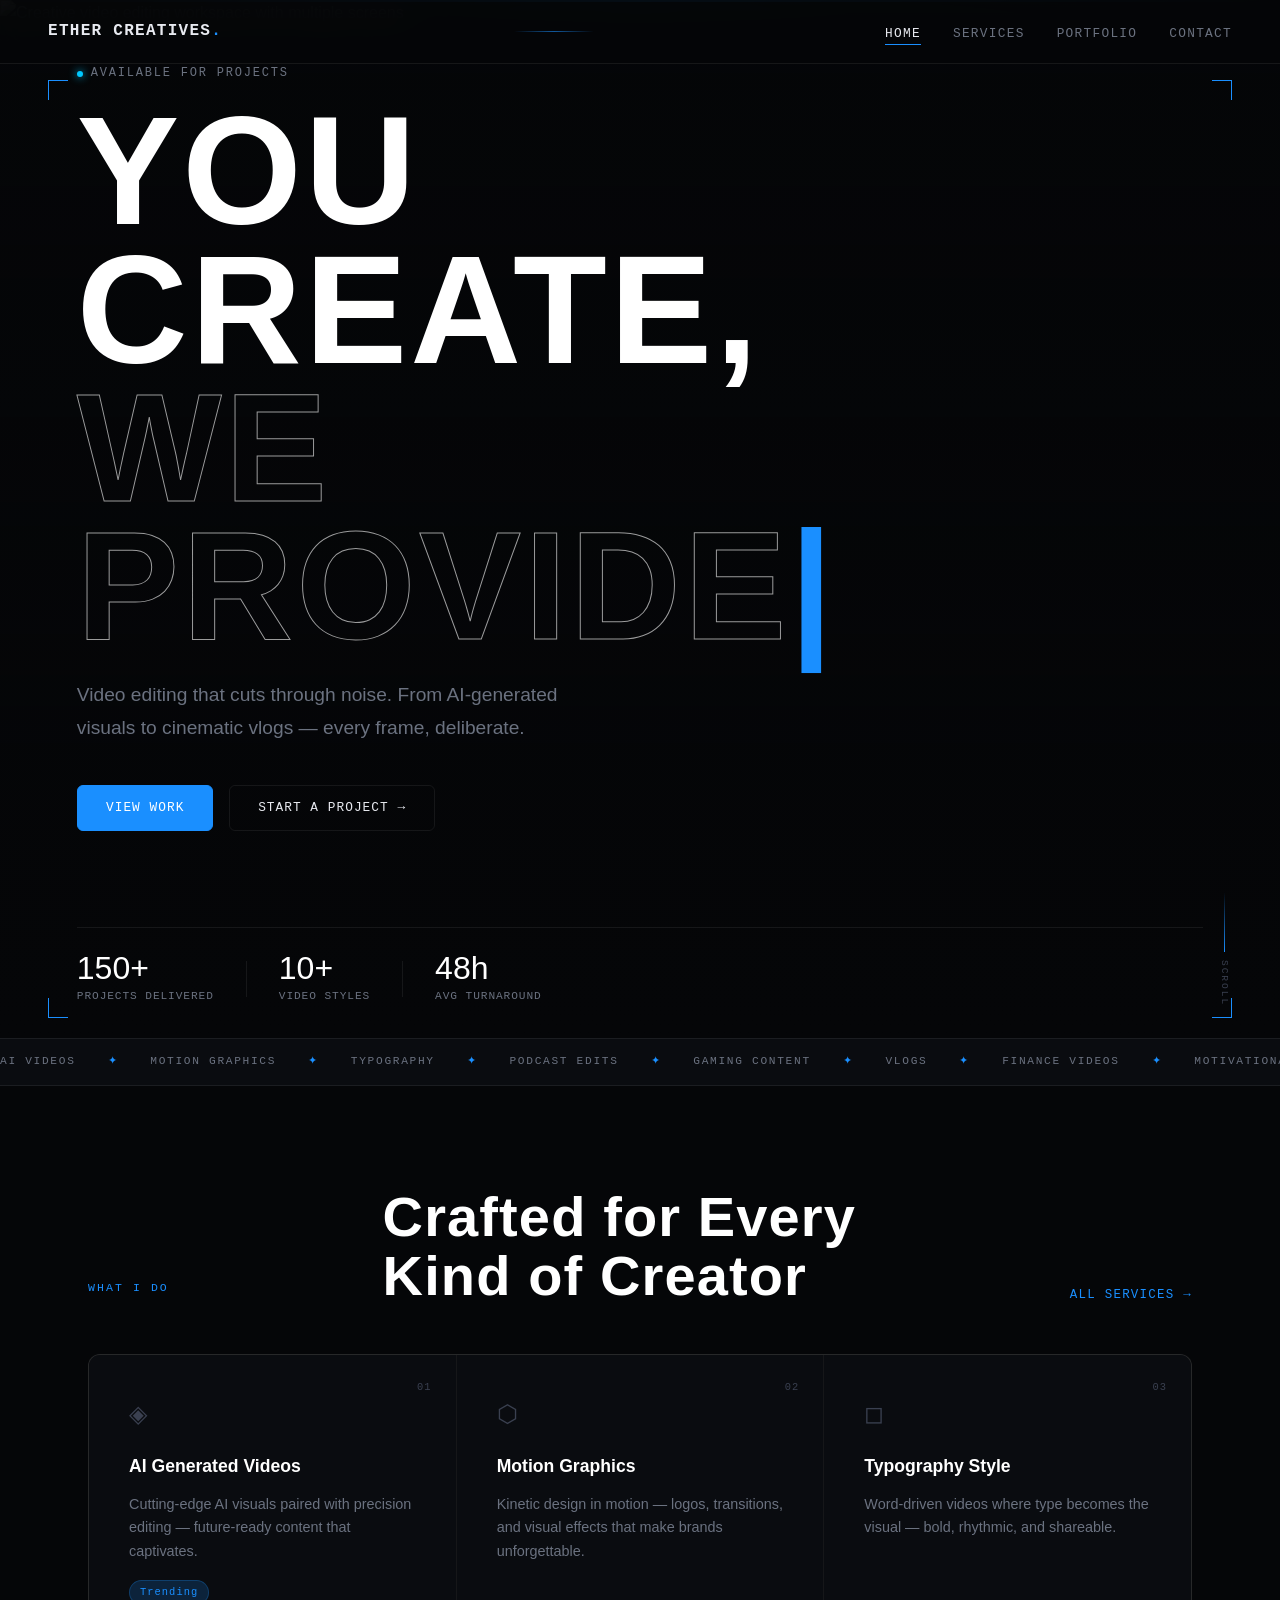
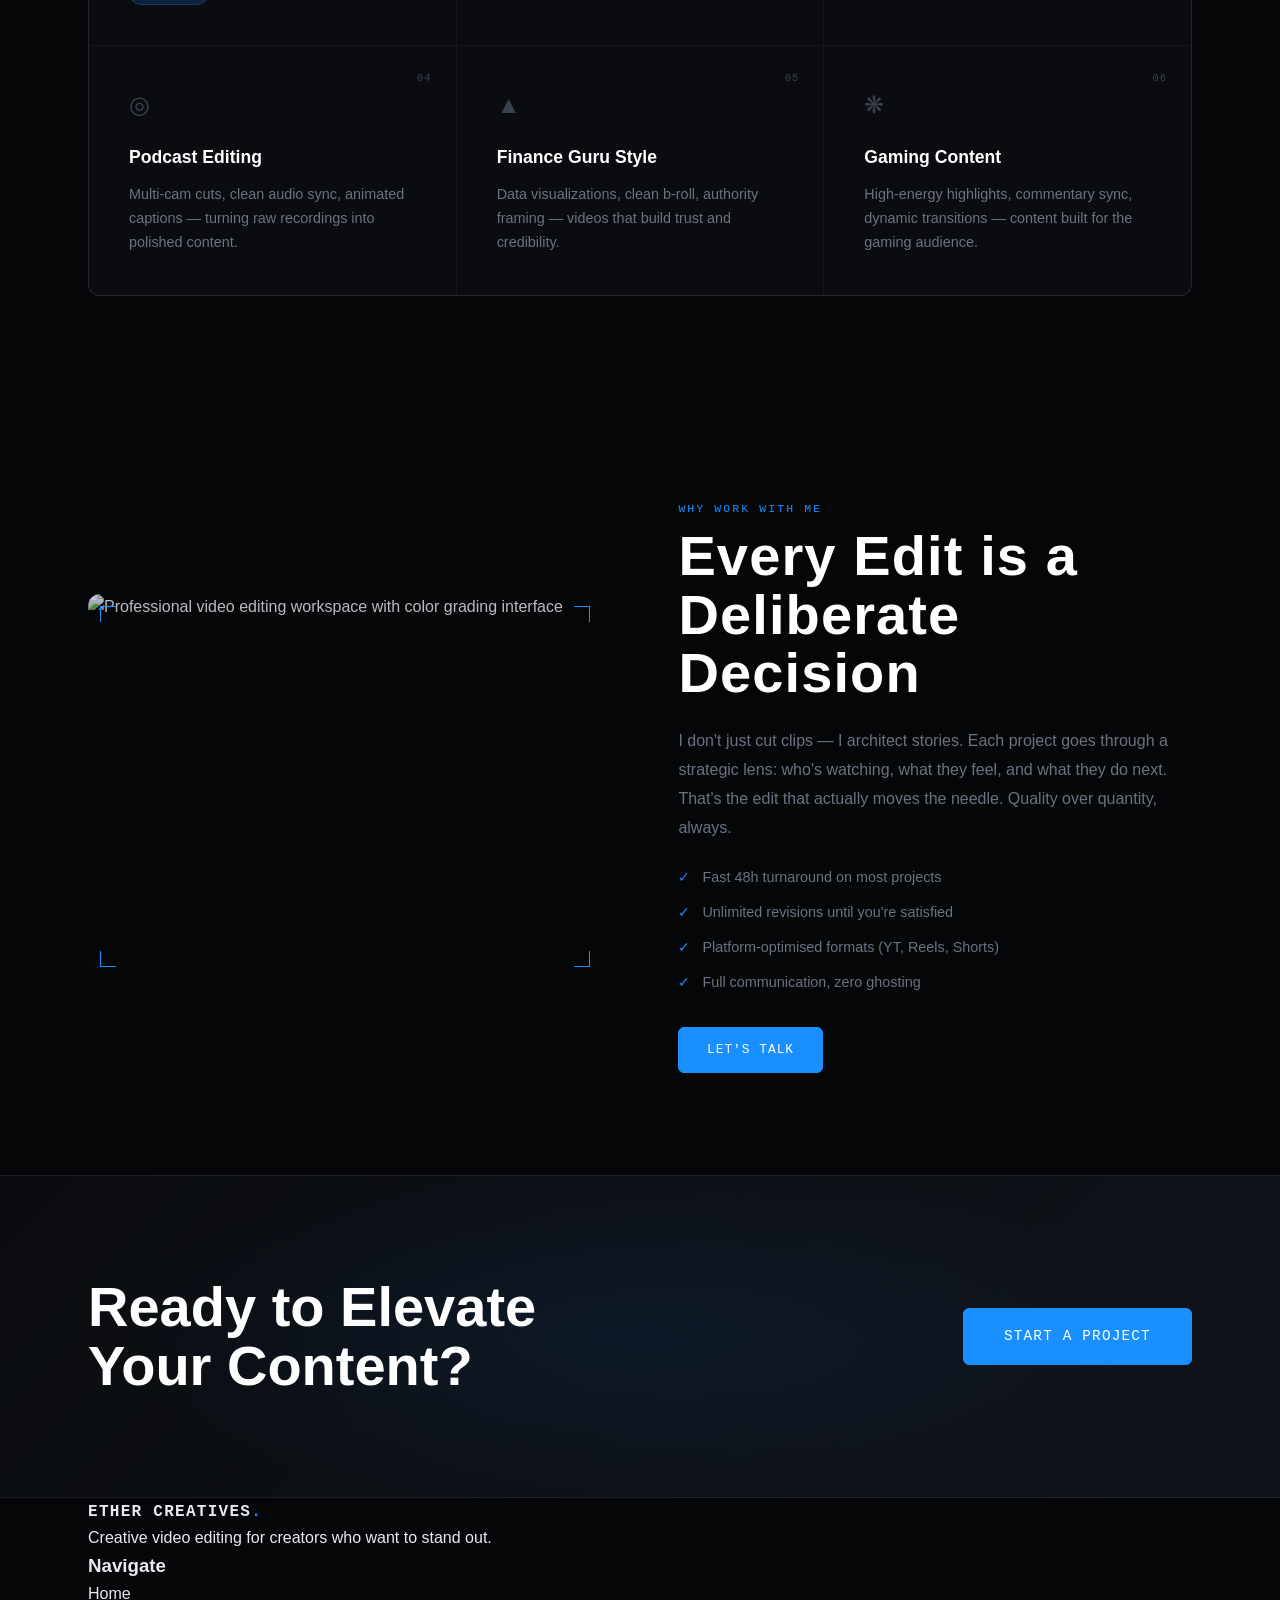
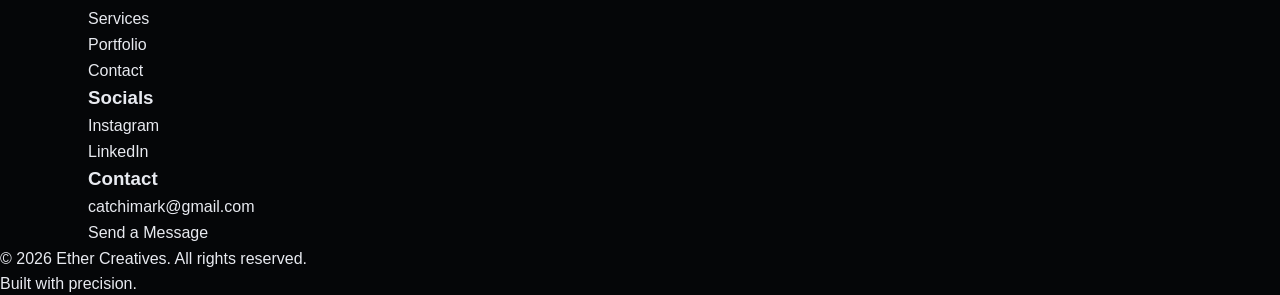
==== commit 312b7efb: "Update index.html" ====
--- a/index.html
+++ b/index.html
@@ -57,8 +57,7 @@
     </ul>
     <div class="mobile-socials">
       <a id="email-mobile" href="mailto:catchimark@gmail.com">Email</a>
-      <a href="https://youtube.com/@YourChannelName" target="_blank" rel="noopener noreferrer">YouTube</a>
-      <a href="https://instagram.com/YourHandle" target="_blank" rel="noopener noreferrer">Instagram</a>
+      <a href="https://instagram.com/ethercreative.co" target="_blank" rel="noopener noreferrer">Instagram</a>
     </div>
   </div>
 
@@ -73,7 +72,7 @@
 
       <div class="hero-bg" aria-hidden="true">
         <img 
-          src="https://images.unsplash.com/photo-1518770660439-4636190af475?w=1600&q=80" 
+          src="https://unsplash.com/photos/turned-on-imac-and-apple-magic-keyboard-and-mouse-on-table-mQxttWjHFjA" 
           alt="Creative video editing workspace with multiple screens"
           loading="eager"
           decoding="async"
@@ -245,10 +244,8 @@
         <div class="footer-col">
           <h3>Socials</h3>
           <ul>
-            <li><a href="https://youtube.com/@YourChannelName" target="_blank" rel="noopener noreferrer">YouTube</a></li>
-            <li><a href="https://instagram.com/YourHandle" target="_blank" rel="noopener noreferrer">Instagram</a></li>
-            <li><a href="https://twitter.com/YourHandle" target="_blank" rel="noopener noreferrer">Twitter / X</a></li>
-            <li><a href="https://linkedin.com/in/YourProfile" target="_blank" rel="noopener noreferrer">LinkedIn</a></li>
+            <li><a href="https://instagram.com/ethercreative.co" target="_blank" rel="noopener noreferrer">Instagram</a></li>
+            <li><a href="https://linkedin.com/in/humair-daniyal-66a3a3355" target="_blank" rel="noopener noreferrer">LinkedIn</a></li>
           </ul>
         </div>
         <div class="footer-col">
@@ -312,4 +309,4 @@
     });
   </script>
 </body>
-</html>+</html>
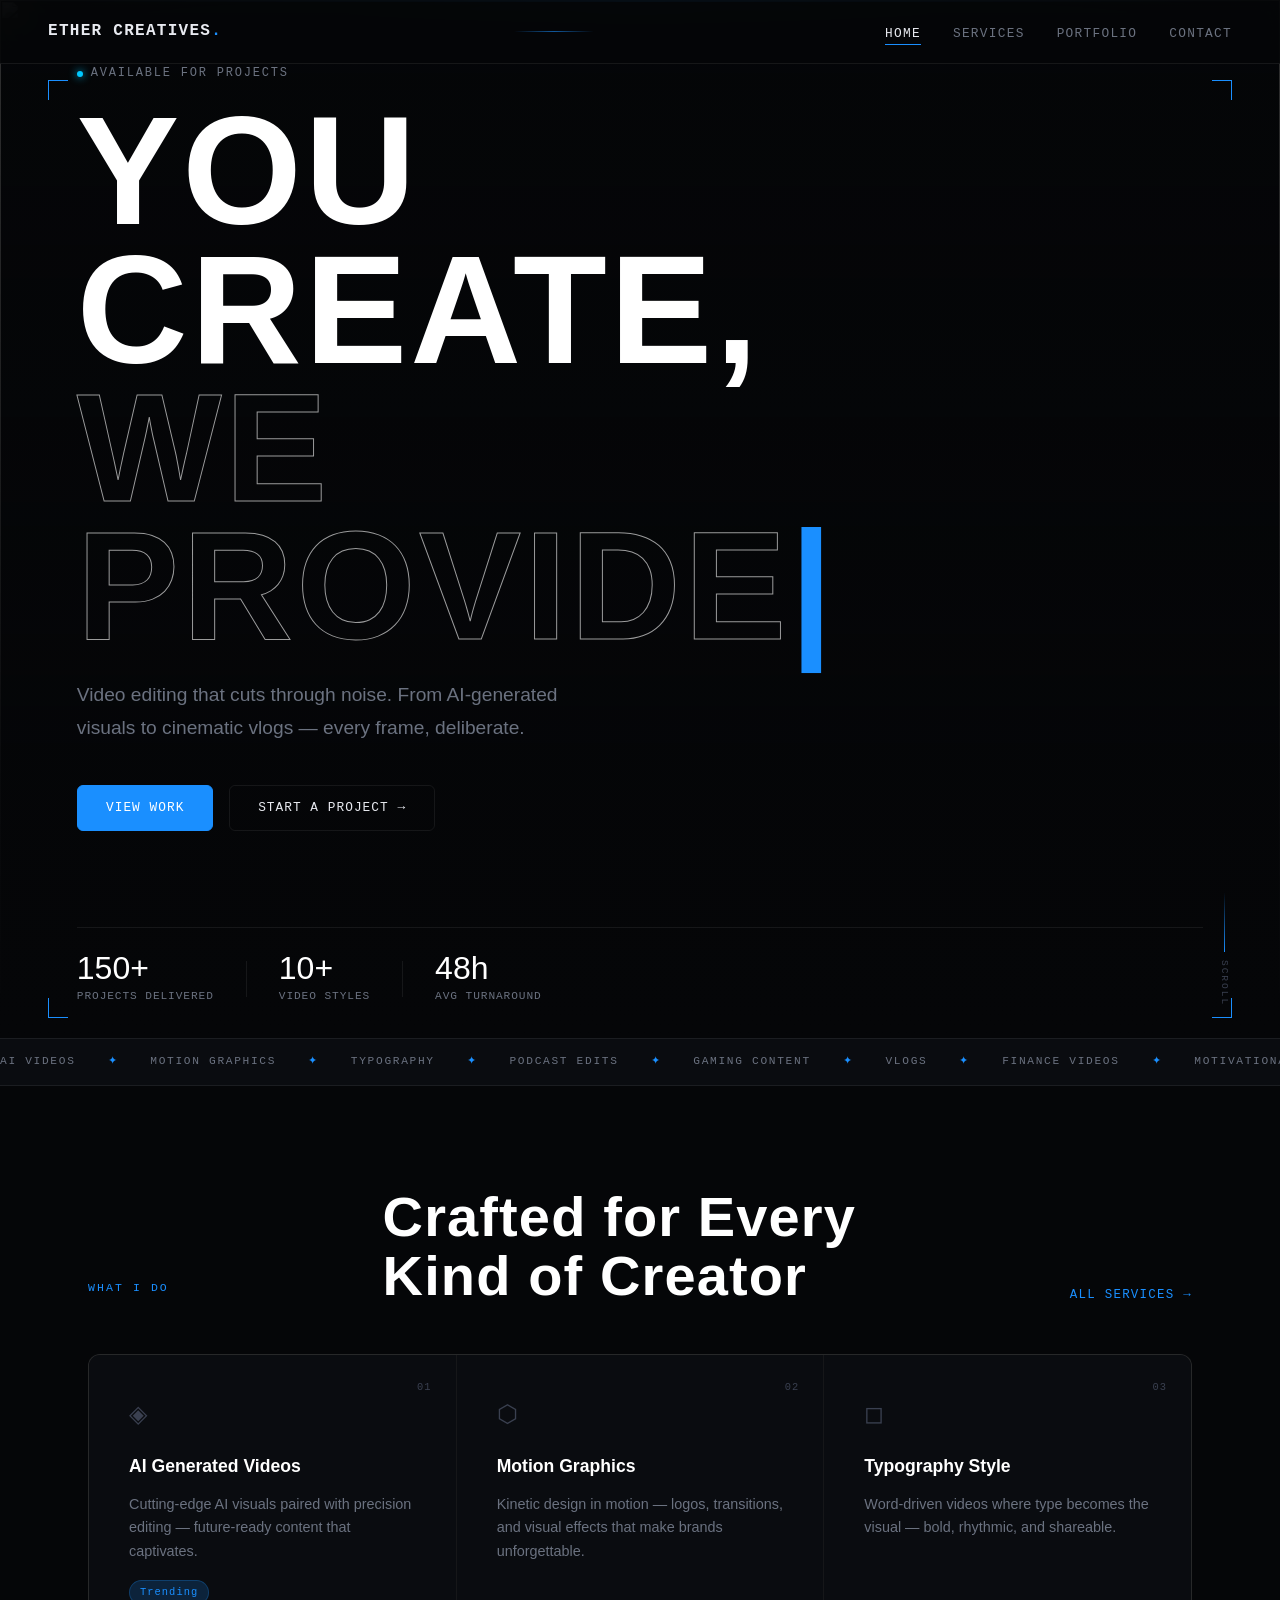
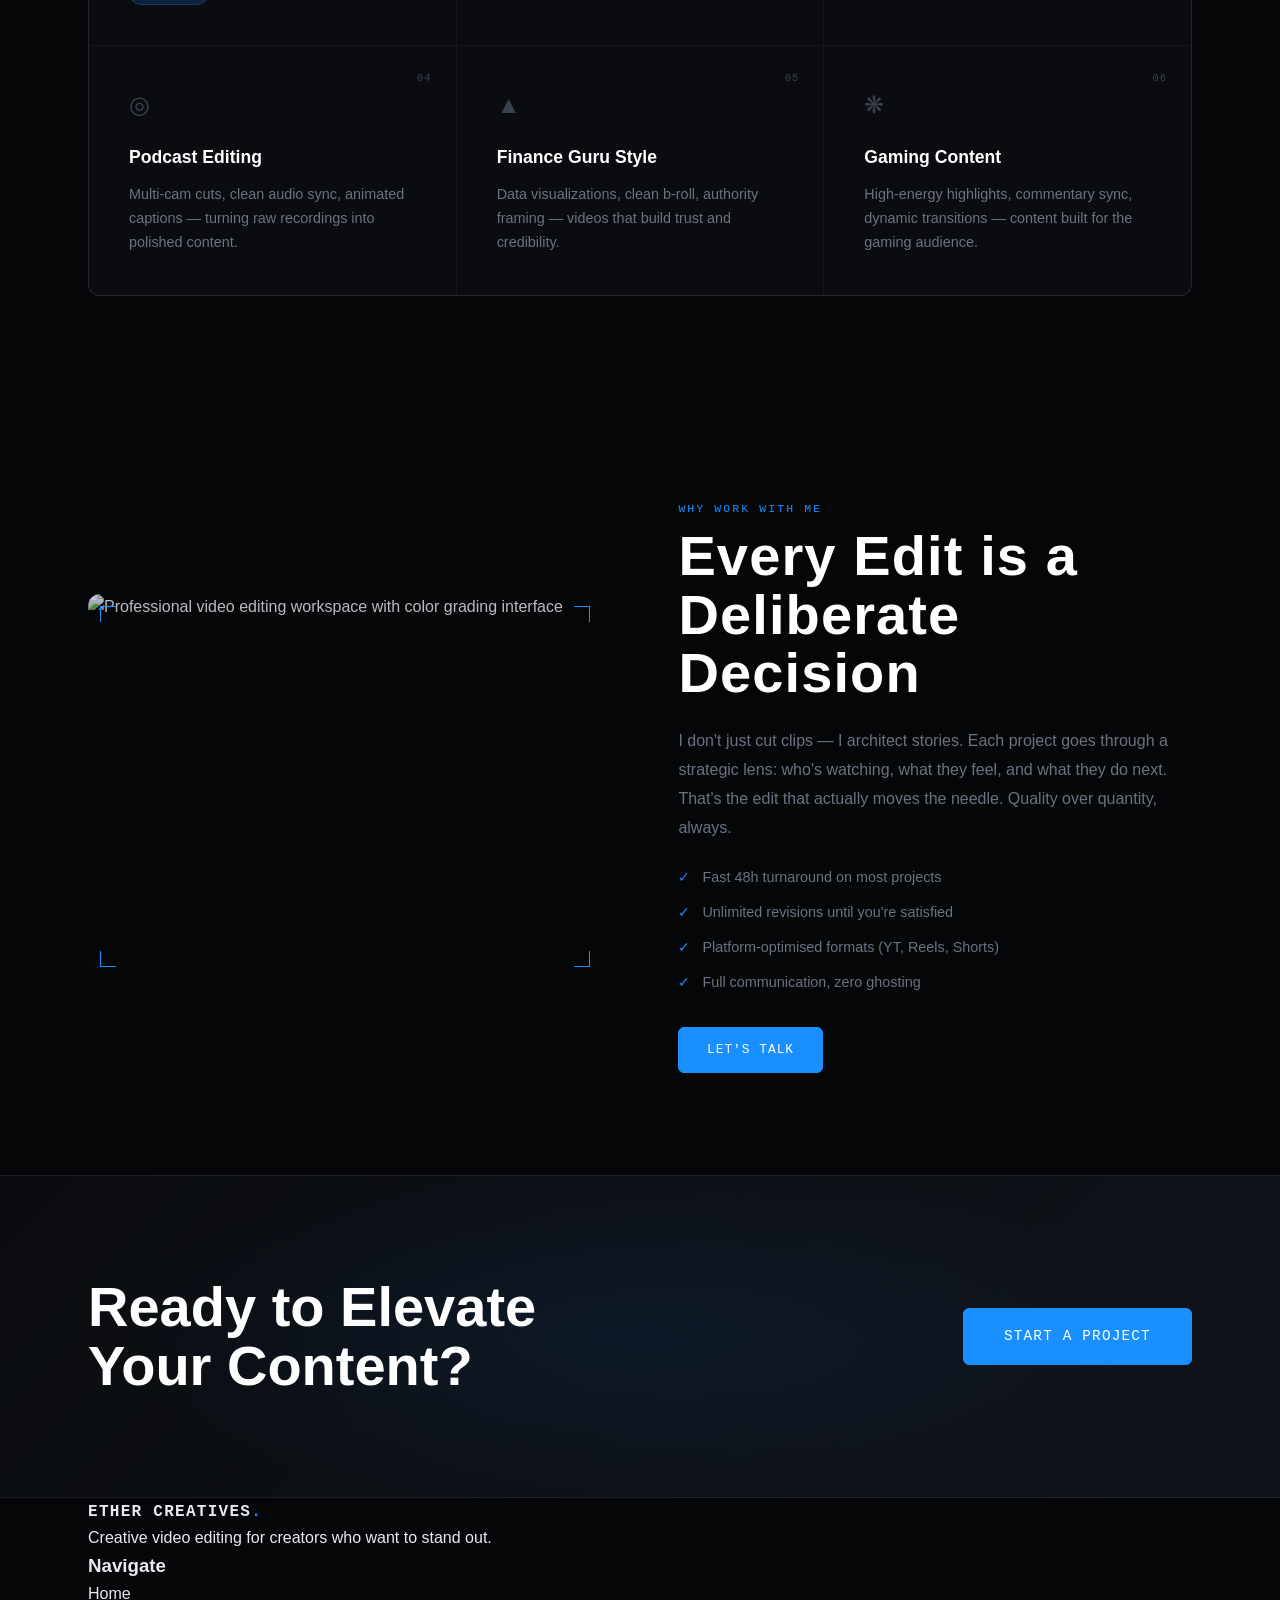
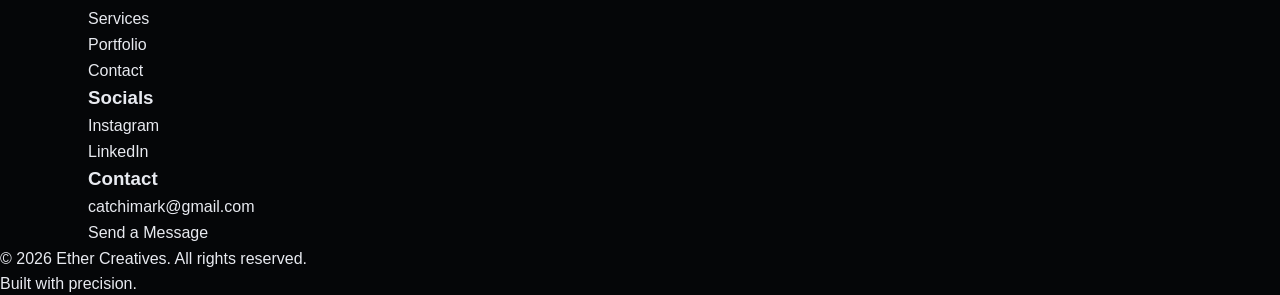
==== commit be4a9fe0: "Update index.html" ====
--- a/index.html
+++ b/index.html
@@ -72,8 +72,7 @@
 
       <div class="hero-bg" aria-hidden="true">
         <img 
-          src="https://unsplash.com/photos/turned-on-imac-and-apple-magic-keyboard-and-mouse-on-table-mQxttWjHFjA" 
-          alt="Creative video editing workspace with multiple screens"
+          src="https://images.unsplash.com/photo-1492619375914-88005aa9e8fb"
           loading="eager"
           decoding="async"
           fetchpriority="high">
@@ -189,7 +188,7 @@
         <div class="why-visual">
           <div class="why-frame">
             <img 
-              src="https://images.unsplash.com/photo-1536240478700-b869ad10a2eb?w=800&q=80" 
+              src="https://images.unsplash.com/photo-1492619375914-88005aa9e8fb?q=80&w=2930&auto=format&fit=crop&ixlib=rb-4.1.0&ixid=M3wxMjA3fDB8MHxwaG90by1wYWdlfHx8fGVufDB8fHx8fA%3D%3D" 
               alt="Professional video editing workspace with color grading interface"
               loading="lazy"
               decoding="async">
